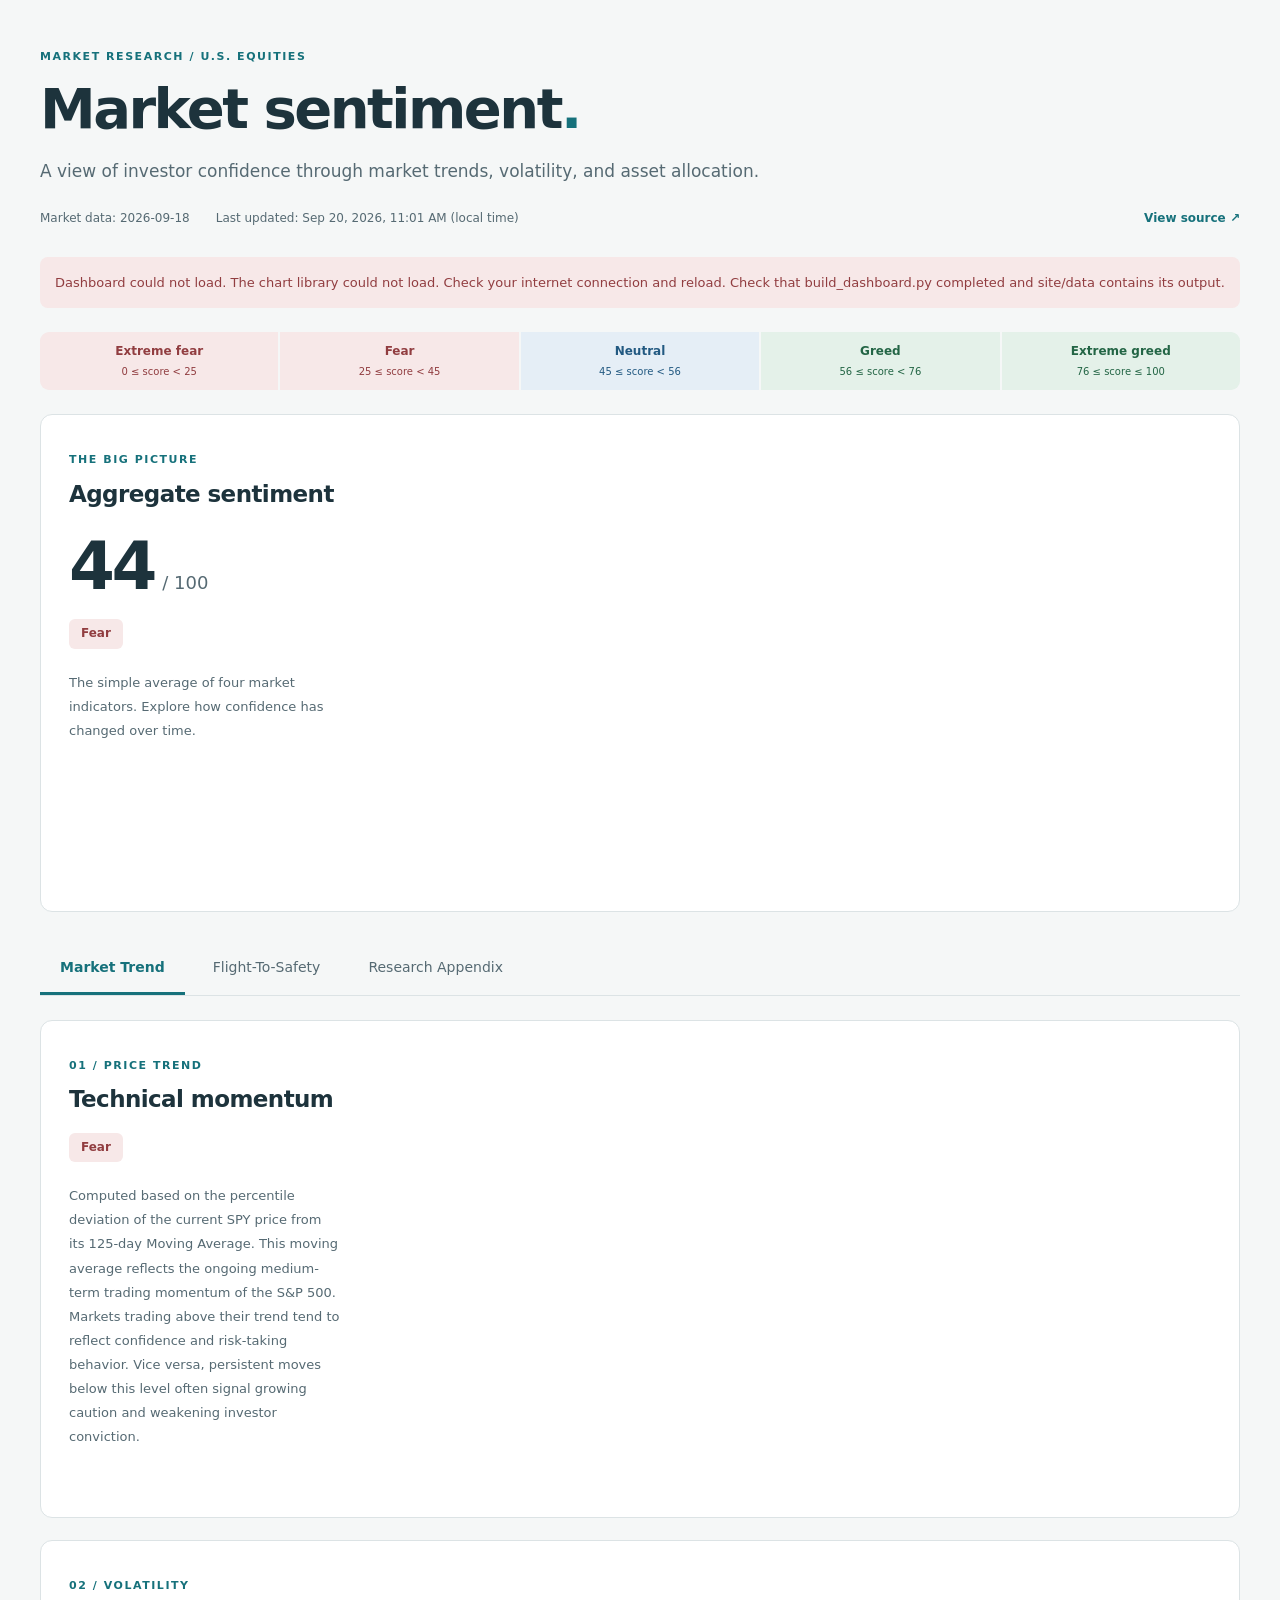
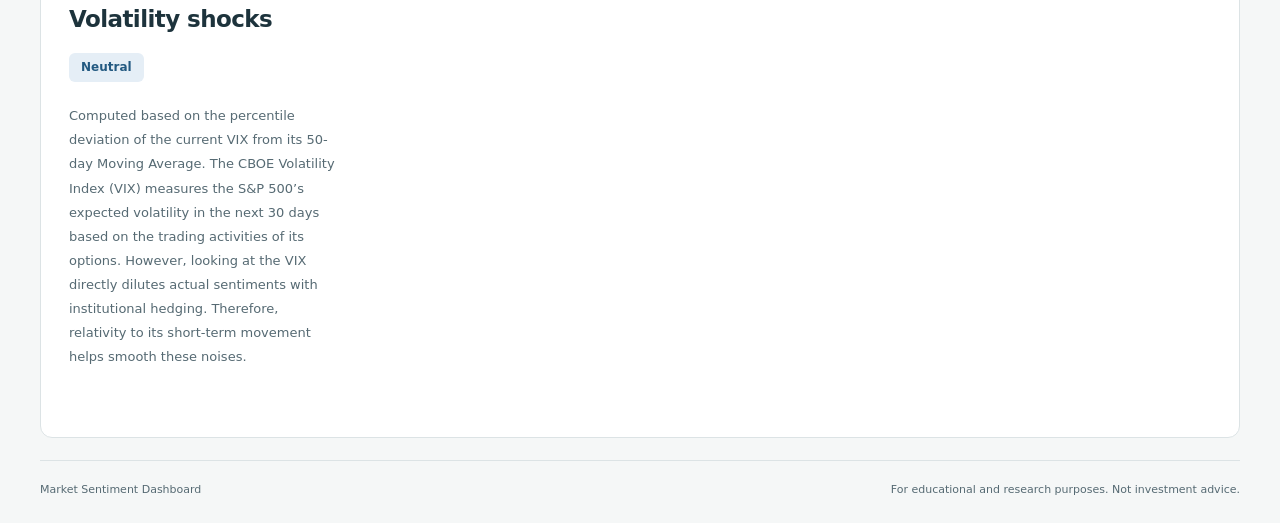
==== site/index.html @ c5e911cf "Site files JSON, HTML, and CSS files for web structure." ====
<!doctype html>
<html lang="en">
<head>
  <meta charset="utf-8">
  <meta name="viewport" content="width=device-width,initial-scale=1">
  <meta name="description" content="Explore U.S. market sentiment through transparent indicators and historical research.">
  <title>U.S. Market Sentiment Dashboard</title>
  <link rel="stylesheet" href="styles.css">
  <script src="app.js" defer></script>
</head>
<body>
<a class="skip" href="#dashboard">Skip to dashboard</a>
<div class="shell">
<header>
  <div class="eyebrow">MARKET RESEARCH / U.S. EQUITIES</div>
  <h1>Market sentiment<span class="title-dot">.</span></h1>
  <p class="intro">A view of investor confidence through market trends, volatility, and asset allocation.</p>
  <div class="meta"><span id="market-date">Market data: —</span><span id="updated">Last updated: —</span><a href="https://github.com/cyanideanion/Market-Sentiment-Dashboard">View source ↗</a></div>
</header>
<main id="dashboard">
<div id="status" role="status" aria-live="polite">Loading dashboard…</div>
<div class="spectrum" aria-label="Aggregate sentiment score ranges">
  <span class="fear">Extreme fear<small>0 ≤ score &lt; 25</small></span><span class="fear">Fear<small>25 ≤ score &lt; 45</small></span><span class="neutral">Neutral<small>45 ≤ score &lt; 56</small></span><span class="greed">Greed<small>56 ≤ score &lt; 76</small></span><span class="greed">Extreme greed<small>76 ≤ score ≤ 100</small></span>
</div>
<section class="overview card" aria-labelledby="aggregate-title">
  <div class="overview-copy"><div class="eyebrow">THE BIG PICTURE</div><h2 id="aggregate-title">Aggregate sentiment</h2><div class="score"><span id="overall-score">—</span><small>/ 100</small></div><span id="overall-label" class="badge">Loading</span><p>The simple average of four market indicators. Explore how confidence has changed over time.</p></div>
  <div class="chart" id="chart-overall" data-chart="overall" aria-label="Historical aggregate sentiment chart"></div>
</section>
<div class="tabs" role="tablist" aria-label="Dashboard sections">
<button id="tab-market" role="tab" aria-selected="true" aria-controls="panel-market" tabindex="0">Market Trend</button>
<button id="tab-safety" role="tab" aria-selected="false" aria-controls="panel-safety" tabindex="-1">Flight-To-Safety</button>
<button id="tab-research" role="tab" aria-selected="false" aria-controls="panel-research" tabindex="-1">Research Appendix</button>
</div>
<section id="panel-market" role="tabpanel" aria-labelledby="tab-market">
<article class="indicator card"><div class="copy"><div class="eyebrow">01 / PRICE TREND</div><h2>Technical momentum</h2><span class="badge" data-indicator="spy">Loading</span><p data-description="spy"></p></div><div class="chart" data-chart="spy" aria-label="SPY and 125-day moving average chart"></div></article>
<article class="indicator card"><div class="copy"><div class="eyebrow">02 / VOLATILITY</div><h2>Volatility shocks</h2><span class="badge" data-indicator="vix">Loading</span><p data-description="vix"></p></div><div class="chart" data-chart="vix" aria-label="VIX and 50-day moving average chart"></div></article>
</section>
<section id="panel-safety" role="tabpanel" aria-labelledby="tab-safety" hidden>
<article class="indicator card"><div class="copy"><div class="eyebrow">03 / ASSET ALLOCATION</div><h2>Cross-asset demand</h2><span class="badge" data-indicator="safe_haven">Loading</span><p data-description="safe_haven"></p></div><div class="chart" data-chart="safe_haven" aria-label="SPY and IEF return spread chart"></div></article>
<article class="indicator card"><div class="copy"><div class="eyebrow">04 / EQUITY STYLES</div><h2>Sector rotation</h2><span class="badge" data-indicator="growth_value">Loading</span><p data-description="growth_value"></p></div><div class="chart" data-chart="growth_value" aria-label="Growth and value relative performance chart"></div></article>
</section>
<section id="panel-research" role="tabpanel" aria-labelledby="tab-research" hidden>
<p class="note">These analyses are descriptive and conditional. They are not trading strategies; transaction costs, leverage, and execution assumptions are not modeled. Written findings are the author's existing commentary and do not recalculate with each data update.</p>
<article class="research card"><h2>Correlation analysis</h2><div data-research="correlation_analysis"></div><div class="chart" data-chart="correlation" aria-label="Sentiment and SPY rolling correlation chart"></div></article>
<article class="research card"><h2>Recovery time analysis</h2><div data-research="recovery_analysis"></div><div class="chart" data-chart="recovery" aria-label="Sentiment recovery time distribution"></div></article>
<article class="research card"><h2>Forward performance analysis</h2><div data-research="forward_performance"></div><div class="chart" data-chart="forward_returns" aria-label="Forward returns by sentiment regime"></div></article>
</section>
</main>
<footer><span>Market Sentiment Dashboard</span><span>For educational and research purposes. Not investment advice.</span></footer>
</div>
<noscript>This dashboard requires JavaScript to display interactive charts.</noscript>
</body>
</html>
---- site/styles.css ----
:root{color-scheme:light;--ink:#1d333c;--muted:#566a73;--accent:#16717b;--line:#dce3e5;--paper:#f5f7f7}*{box-sizing:border-box}body{margin:0;background:var(--paper);color:var(--ink);font-family:system-ui,-apple-system,BlinkMacSystemFont,"Segoe UI",sans-serif;font-size:15px;line-height:1.65}.shell{max-width:1400px;margin:auto;padding:48px 40px 24px}header{margin-bottom:28px}.eyebrow{font-size:11px;letter-spacing:.14em;font-weight:750;color:var(--accent)}h1{font-size:clamp(34px,4.5vw,56px);line-height:1.12;letter-spacing:-.045em;margin:12px 0}.title-dot{color:var(--accent)}.intro{color:var(--muted);margin:16px 0 24px;font-size:17px}.meta{display:flex;flex-wrap:wrap;gap:8px 26px;color:var(--muted);font-size:12px}.meta a{margin-left:auto;color:var(--accent);font-weight:650;text-decoration:none}a:hover{text-decoration:underline}.spectrum{display:grid;grid-template-columns:repeat(5,1fr);gap:2px;border-radius:9px;overflow:hidden;margin:24px 0}.spectrum span{padding:10px;text-align:center;font-size:12px;font-weight:650}.spectrum small{display:block;font-size:10px;font-weight:450;margin-top:2px}.fear{color:#913d40;background:#f7e8e8}.neutral{color:#225981;background:#e5eef6}.greed{color:#236545;background:#e4f1e9}.card{background:white;border:1px solid var(--line);border-radius:12px;margin-bottom:22px;overflow:hidden}.overview,.indicator{display:grid;grid-template-columns:minmax(220px,1fr) minmax(0,3fr);gap:20px;padding:28px}.overview-copy,.copy{padding:8px 10px 8px 0}h2{font-size:23px;letter-spacing:-.025em;line-height:1.3;margin:10px 0 18px}.score{line-height:1.15;font-size:66px;letter-spacing:-.05em;margin:20px 0 14px;font-weight:650}.score small{font-size:18px;color:var(--muted);letter-spacing:0;margin-left:8px;font-weight:400}.badge{display:inline-block;padding:5px 12px;border-radius:6px;font-size:12px;font-weight:650;background:#edf0f1}.badge.fear{background:#f7e8e8}.badge.neutral{background:#e5eef6}.badge.greed{background:#e4f1e9}.copy p,.overview-copy p{color:var(--muted);font-size:13px;margin-top:22px;line-height:1.85}.chart{min-width:0;min-height:440px;position:relative;overflow:hidden}.chart-error{display:flex;align-items:center;justify-content:center;color:var(--muted);padding:32px;text-align:center;border:1px dashed var(--line);border-radius:8px}.tabs{display:flex;gap:8px;border-bottom:1px solid var(--line);margin:32px 0 24px}.tabs button{border:0;border-bottom:3px solid transparent;padding:12px 20px;background:none;color:var(--muted);font:inherit;font-size:14px;cursor:pointer}.tabs button[aria-selected=true]{color:var(--accent);border-bottom-color:var(--accent);font-weight:700}.tabs button:hover{background:#eaf0f1}button:focus-visible,a:focus-visible,summary:focus-visible{outline:3px solid #2980b9;outline-offset:3px}[hidden]{display:none!important}.research{padding:28px 32px}.research h2{margin-top:0}.research p,.research li{color:var(--muted);font-size:14px}.research details{margin:12px 0 22px;background:var(--paper);padding:12px 18px;border-radius:8px}.research summary{cursor:pointer;font-weight:650;font-size:13px}.note{padding:16px 20px;border-left:3px solid var(--accent);background:#edf3f3;font-size:13px;color:var(--muted);margin-bottom:24px}#status{font-size:13px;color:var(--muted)}#status.error{padding:15px;background:#f7e8e8;color:#913d40;border-radius:8px}footer{display:flex;justify-content:space-between;gap:18px;padding-top:20px;border-top:1px solid var(--line);font-size:11px;color:var(--muted)}.skip{position:absolute;left:12px;top:-100px;background:white;padding:10px;z-index:99}.skip:focus{top:12px}@media(max-width:800px){.shell{padding:28px 16px 20px}.overview,.indicator{grid-template-columns:1fr;padding:18px;gap:8px}.overview-copy,.copy{padding:0}.overview-copy p,.copy p{margin-top:12px}.score{font-size:52px;margin:12px 0}.chart{min-height:390px}.meta a{margin-left:0}.research{padding:20px 12px}.tabs{gap:0}.tabs button{flex:1;padding:12px 6px;font-size:12px}.spectrum span{padding:8px 2px;font-size:10px}.spectrum small{font-size:8px}footer{flex-direction:column;gap:4px}.intro{font-size:15px}}
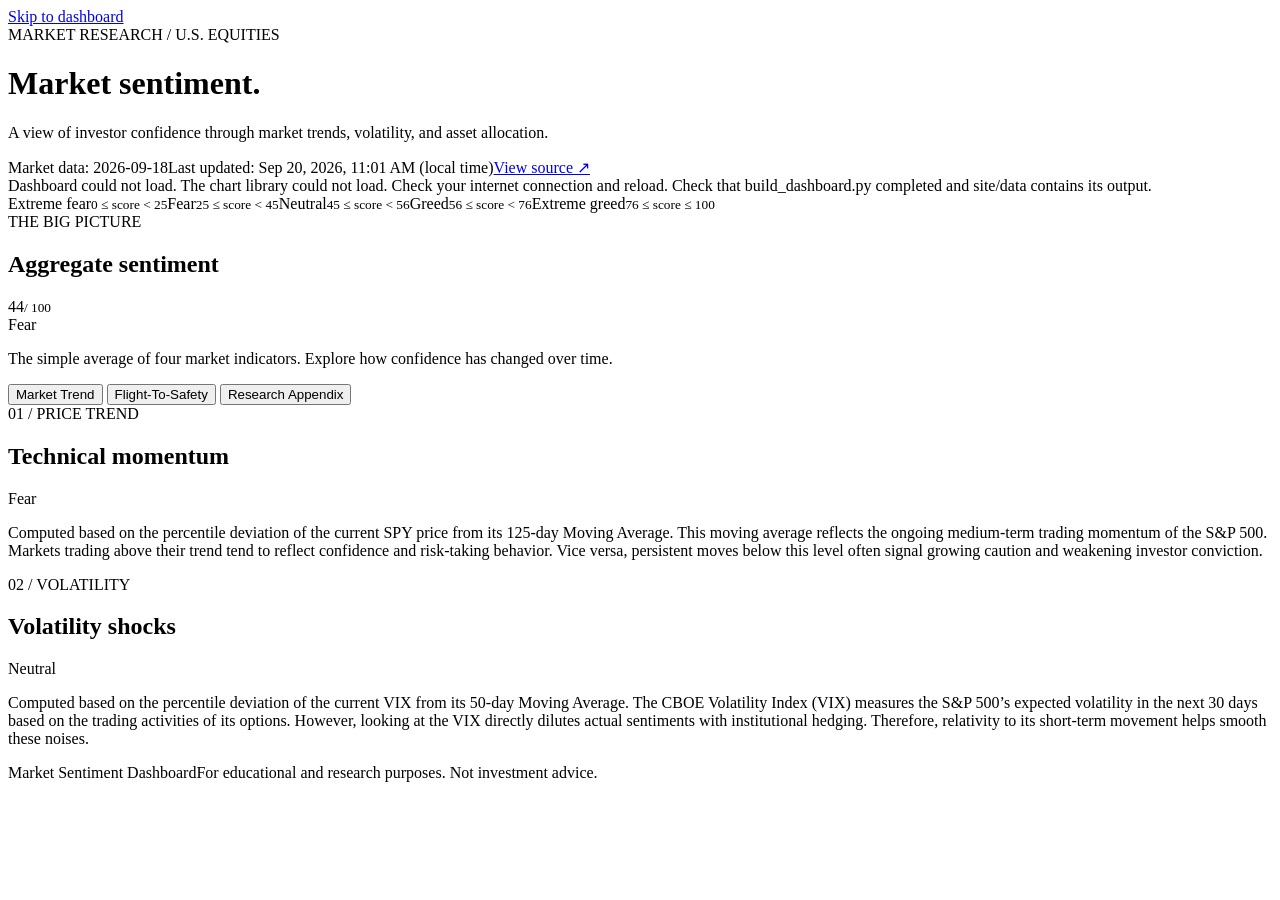
==== commit 7f0b7a81: "Add favicon link to index.html Added a favicon link to the HTML head section." ====
--- a/site/index.html
+++ b/site/index.html
@@ -5,7 +5,7 @@
   <meta name="viewport" content="width=device-width,initial-scale=1">
   <meta name="description" content="Explore U.S. market sentiment through transparent indicators and historical research.">
   <title>U.S. Market Sentiment Dashboard</title>
-  <link rel="stylesheet" href="styles.css">
+  <link rel="icon" type="image/png" href="./market_sentiment_favicon.png">
   <script src="app.js" defer></script>
 </head>
 <body>
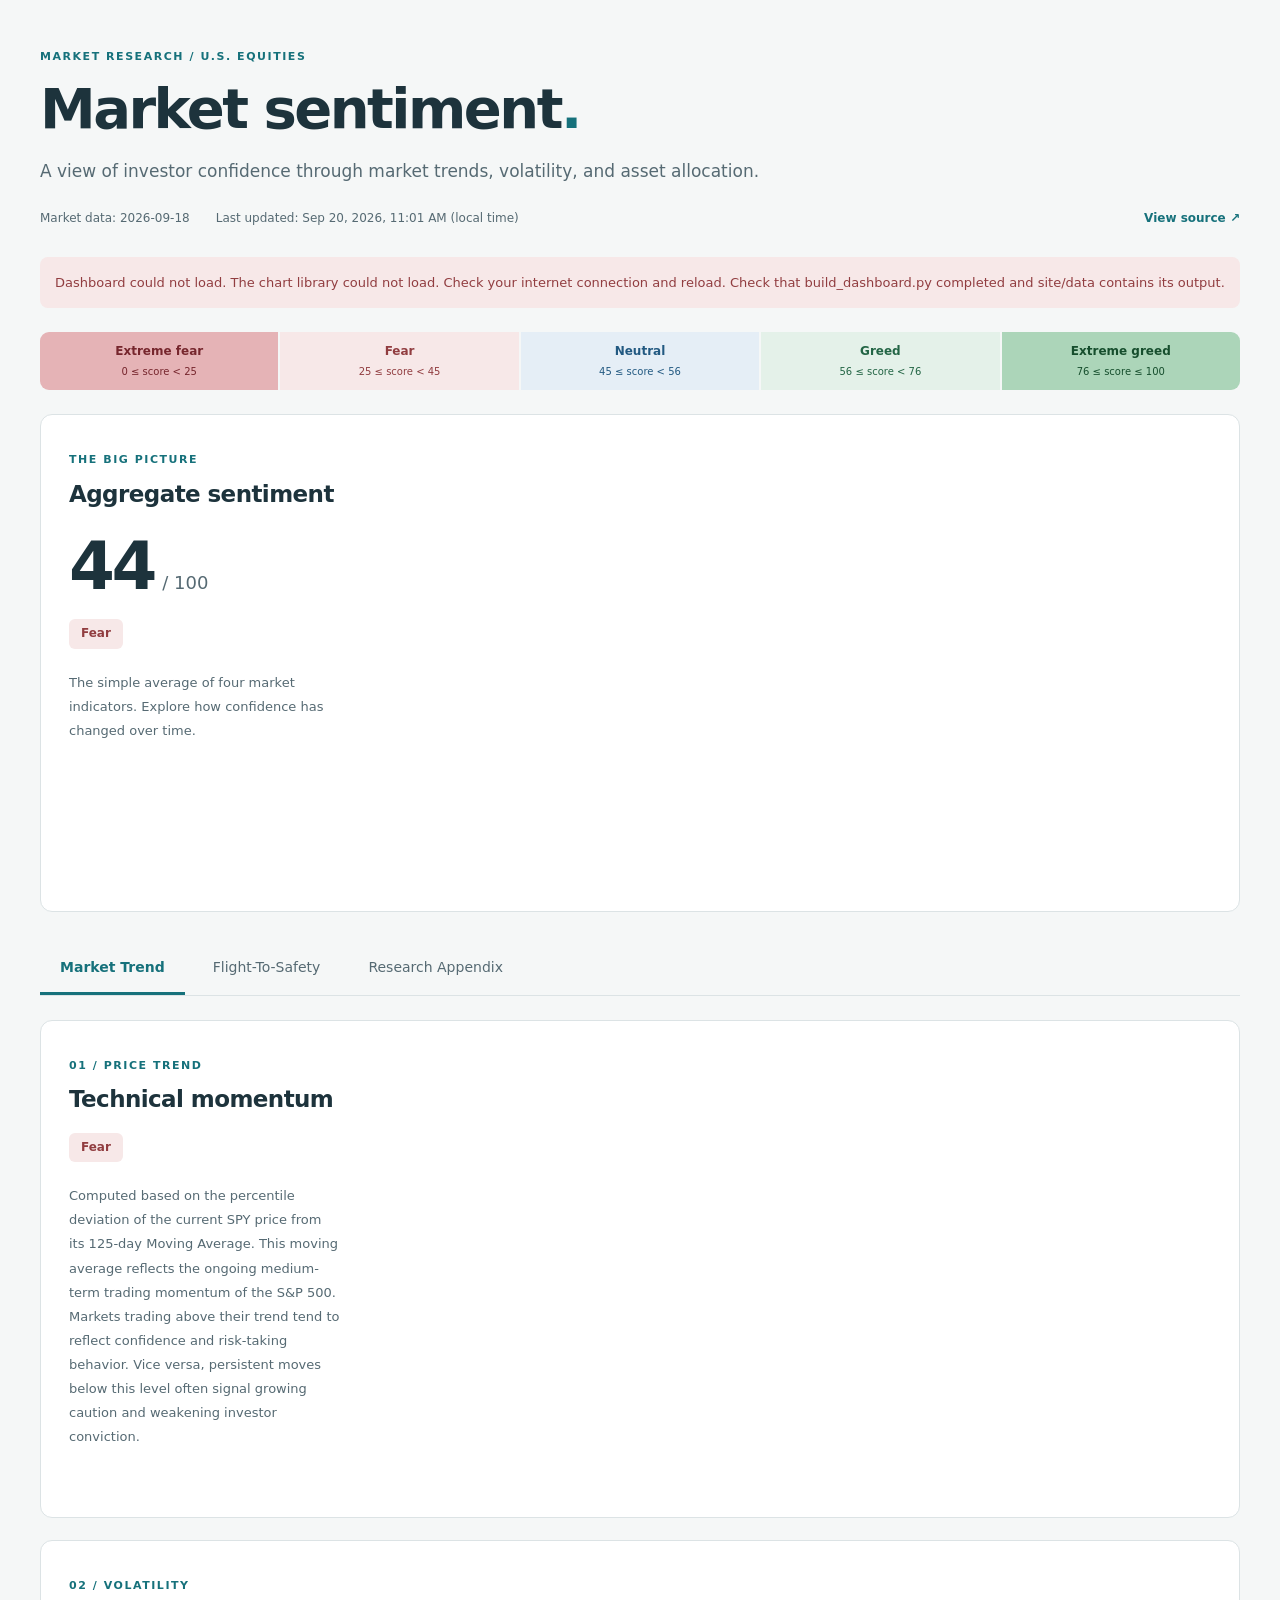
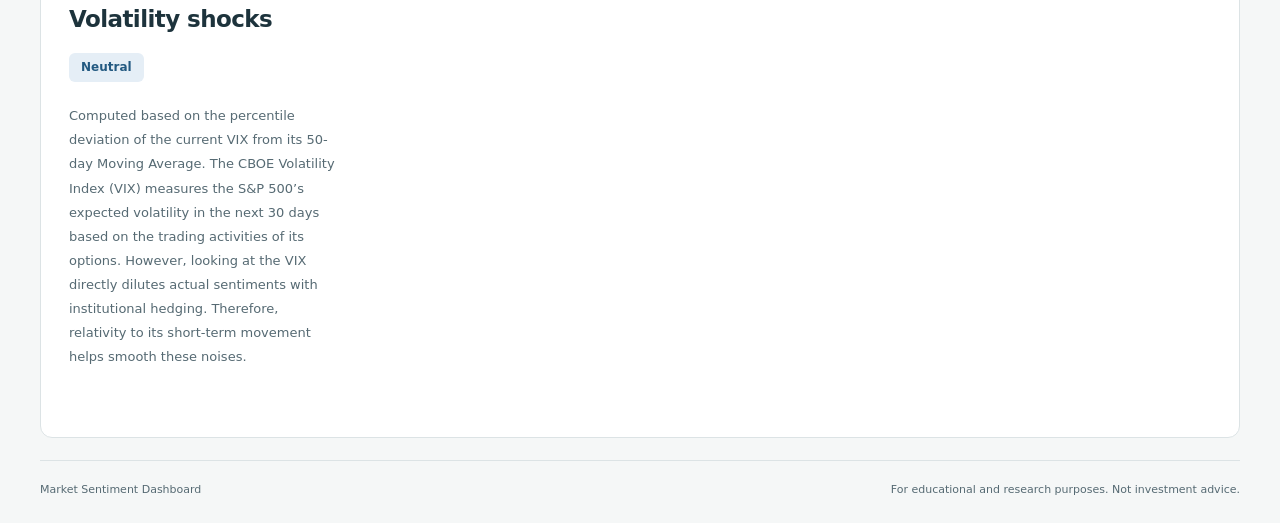
==== commit 570b8fe5: "Add stylesheet link to index.html" ====
--- a/site/index.html
+++ b/site/index.html
@@ -5,7 +5,8 @@
   <meta name="viewport" content="width=device-width,initial-scale=1">
   <meta name="description" content="Explore U.S. market sentiment through transparent indicators and historical research.">
   <title>U.S. Market Sentiment Dashboard</title>
-  <link rel="icon" type="image/png" href="./market_sentiment_favicon.png">
+  <link rel="stylesheet" href="styles.css">
+  <link rel="icon" type="image/png" href="./favicon.png?v=1">
   <script src="app.js" defer></script>
 </head>
 <body>
--- a/site/styles.css
+++ b/site/styles.css
@@ -0,0 +1,15 @@
+:root{color-scheme:light;--ink:#1d333c;--muted:#566a73;--accent:#16717b;--line:#dce3e5;--paper:#f5f7f7}*{box-sizing:border-box}body{margin:0;background:var(--paper);color:var(--ink);font-family:system-ui,-apple-system,BlinkMacSystemFont,"Segoe UI",sans-serif;font-size:15px;line-height:1.65}.shell{max-width:1400px;margin:auto;padding:48px 40px 24px}header{margin-bottom:28px}.eyebrow{font-size:11px;letter-spacing:.14em;font-weight:750;color:var(--accent)}h1{font-size:clamp(34px,4.5vw,56px);line-height:1.12;letter-spacing:-.045em;margin:12px 0}.title-dot{color:var(--accent)}.intro{color:var(--muted);margin:16px 0 24px;font-size:17px}.meta{display:flex;flex-wrap:wrap;gap:8px 26px;color:var(--muted);font-size:12px}.meta a{margin-left:auto;color:var(--accent);font-weight:650;text-decoration:none}a:hover{text-decoration:underline}.spectrum{display:grid;grid-template-columns:repeat(5,1fr);gap:2px;border-radius:9px;overflow:hidden;margin:24px 0}.spectrum span{padding:10px;text-align:center;font-size:12px;font-weight:650}.spectrum small{display:block;font-size:10px;font-weight:450;margin-top:2px}.fear{color:#913d40;background:#f7e8e8}.neutral{color:#225981;background:#e5eef6}.greed{color:#236545;background:#e4f1e9}.card{background:white;border:1px solid var(--line);border-radius:12px;margin-bottom:22px;overflow:hidden}.overview,.indicator{display:grid;grid-template-columns:minmax(220px,1fr) minmax(0,3fr);gap:20px;padding:28px}.overview-copy,.copy{padding:8px 10px 8px 0}h2{font-size:23px;letter-spacing:-.025em;line-height:1.3;margin:10px 0 18px}.score{line-height:1.15;font-size:66px;letter-spacing:-.05em;margin:20px 0 14px;font-weight:650}.score small{font-size:18px;color:var(--muted);letter-spacing:0;margin-left:8px;font-weight:400}.badge{display:inline-block;padding:5px 12px;border-radius:6px;font-size:12px;font-weight:650;background:#edf0f1}.badge.fear{background:#f7e8e8}.badge.neutral{background:#e5eef6}.badge.greed{background:#e4f1e9}.copy p,.overview-copy p{color:var(--muted);font-size:13px;margin-top:22px;line-height:1.85}.chart{min-width:0;min-height:440px;position:relative;overflow:hidden}.chart-error{display:flex;align-items:center;justify-content:center;color:var(--muted);padding:32px;text-align:center;border:1px dashed var(--line);border-radius:8px}.tabs{display:flex;gap:8px;border-bottom:1px solid var(--line);margin:32px 0 24px}.tabs button{border:0;border-bottom:3px solid transparent;padding:12px 20px;background:none;color:var(--muted);font:inherit;font-size:14px;cursor:pointer}.tabs button[aria-selected=true]{color:var(--accent);border-bottom-color:var(--accent);font-weight:700}.tabs button:hover{background:#eaf0f1}button:focus-visible,a:focus-visible,summary:focus-visible{outline:3px solid #2980b9;outline-offset:3px}[hidden]{display:none!important}.research{padding:28px 32px}.research h2{margin-top:0}.research p,.research li{color:var(--muted);font-size:14px}.research details{margin:12px 0 22px;background:var(--paper);padding:12px 18px;border-radius:8px}.research summary{cursor:pointer;font-weight:650;font-size:13px}.note{padding:16px 20px;border-left:3px solid var(--accent);background:#edf3f3;font-size:13px;color:var(--muted);margin-bottom:24px}#status{font-size:13px;color:var(--muted)}#status.error{padding:15px;background:#f7e8e8;color:#913d40;border-radius:8px}footer{display:flex;justify-content:space-between;gap:18px;padding-top:20px;border-top:1px solid var(--line);font-size:11px;color:var(--muted)}.skip{position:absolute;left:12px;top:-100px;background:white;padding:10px;z-index:99}.skip:focus{top:12px}@media(max-width:800px){.shell{padding:28px 16px 20px}.overview,.indicator{grid-template-columns:1fr;padding:18px;gap:8px}.overview-copy,.copy{padding:0}.overview-copy p,.copy p{margin-top:12px}.score{font-size:52px;margin:12px 0}.chart{min-height:390px}.meta a{margin-left:0}.research{padding:20px 12px}.tabs{gap:0}.tabs button{flex:1;padding:12px 6px;font-size:12px}.spectrum span{padding:8px 2px;font-size:10px}.spectrum small{font-size:8px}footer{flex-direction:column;gap:4px}.intro{font-size:15px}}
+
+/* Extreme Fear */
+.spectrum > span:first-child,
+.badge.extreme-fear {
+  background-color: #e5b3b6;
+  color: #76262d;
+}
+
+/* Extreme Greed */
+.spectrum > span:last-child,
+.badge.extreme-greed {
+  background-color: #acd5b9;
+  color: #164e2d;
+}
